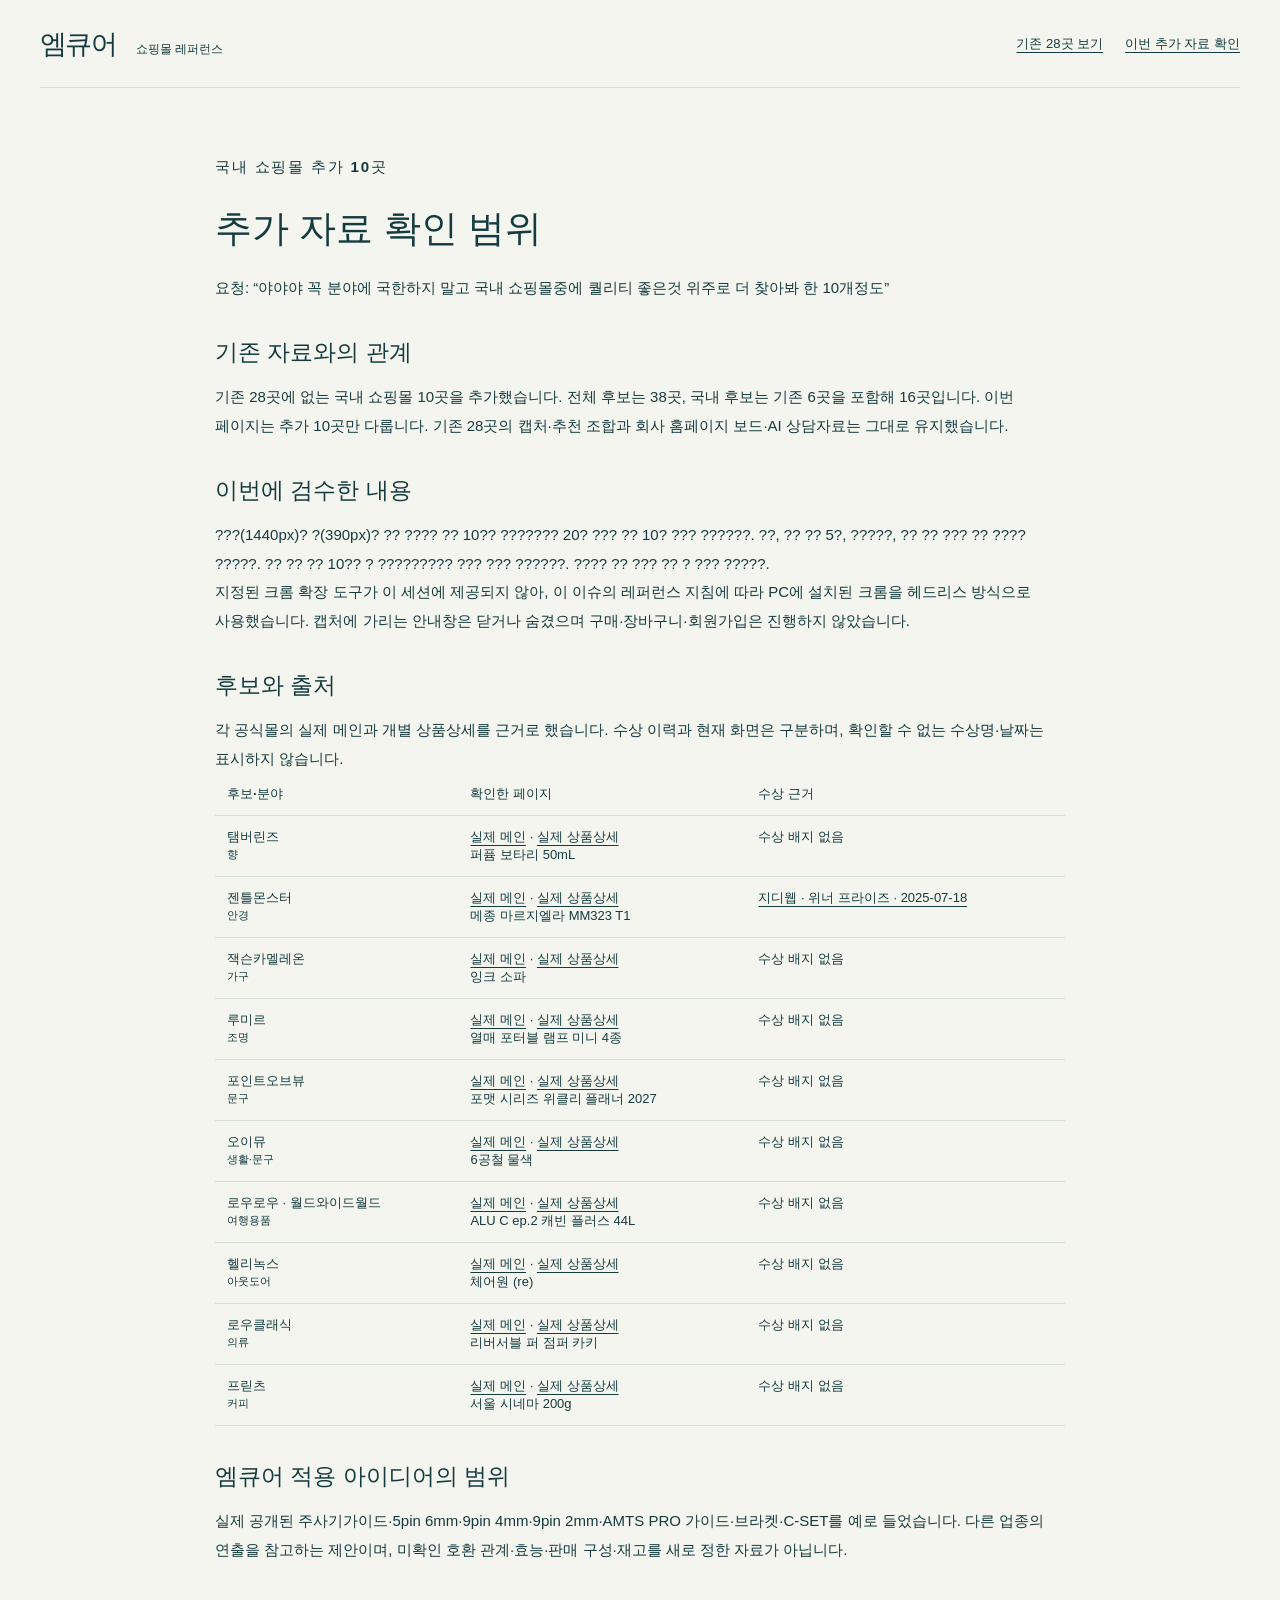
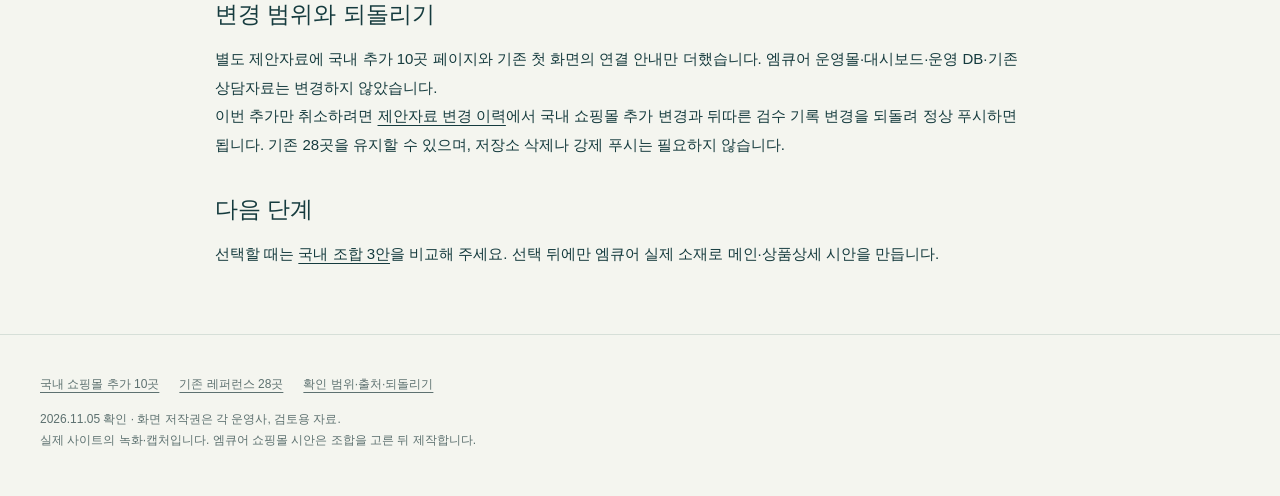
==== korea-verification.html @ e1b87b05 "국내 쇼핑몰 참고 사례 10곳 추가" ====
<!doctype html><html lang="ko"><head><meta charset="utf-8"><meta name="viewport" content="width=device-width,initial-scale=1"><meta name="robots" content="noindex,nofollow"><meta name="description" content="엠큐어 소모품 쇼핑몰의 메인과 상품상세 리뉴얼을 위한 실제 국내 추가 레퍼런스 10곳. 업종을 넓혀 메인·상품상세를 비교합니다."><meta name="theme-color" content="#153b3e"><title>엠큐어 · 국내 추가 10곳 확인 범위</title><link rel="stylesheet" href="style.css"><link rel="stylesheet" href="korea.css"></head><body><header class="top wrap"><a class="wordmark" href="./">엠큐어 <small>쇼핑몰 레퍼런스</small></a><nav class="toplinks" aria-label="관련 제안자료"><a href="./">기존 28곳 보기</a><a href="korea-verification.html">이번 추가 자료 확인</a></nav></header><main class="prose wrap"><p class="eyebrow">국내 쇼핑몰 추가 10곳</p><h1>추가 자료 확인 범위</h1><p>요청: “야야야 꼭 분야에 국한하지 말고 국내 쇼핑몰중에 퀄리티 좋은것 위주로 더 찾아봐 한 10개정도”</p><h2>기존 자료와의 관계</h2><p>기존 28곳에 없는 국내 쇼핑몰 10곳을 추가했습니다. 전체 후보는 38곳, 국내 후보는 기존 6곳을 포함해 16곳입니다. 이번 페이지는 추가 10곳만 다룹니다. 기존 28곳의 캡처·추천 조합과 회사 홈페이지 보드·AI 상담자료는 그대로 유지했습니다.</p><h2>이번에 검수한 내용</h2><p>???(1440px)? ?(390px)? ?? ???? ?? 10?? ??????? 20? ??? ?? 10? ??? ??????. ??, ?? ?? 5?, ?????, ?? ?? ??? ?? ???? ?????. ?? ?? ?? 10?? ? ????????? ??? ??? ??????. ???? ?? ??? ?? ? ??? ?????.</p><p>지정된 크롬 확장 도구가 이 세션에 제공되지 않아, 이 이슈의 레퍼런스 지침에 따라 PC에 설치된 크롬을 헤드리스 방식으로 사용했습니다. 캡처에 가리는 안내창은 닫거나 숨겼으며 구매·장바구니·회원가입은 진행하지 않았습니다.</p><h2>후보와 출처</h2><p>각 공식몰의 실제 메인과 개별 상품상세를 근거로 했습니다. 수상 이력과 현재 화면은 구분하며, 확인할 수 없는 수상명·날짜는 표시하지 않습니다.</p><div class="table-scroll"><table><thead><tr><th>후보·분야</th><th>확인한 페이지</th><th>수상 근거</th></tr></thead><tbody><tr><td>탬버린즈<br><small>향</small></td><td><a href="https://www.tamburins.com/kr/" target="_blank" rel="noopener">실제 메인</a> · <a href="https://www.tamburins.com/kr/item/12001506/" target="_blank" rel="noopener">실제 상품상세</a><br>퍼퓸 보타리 50mL</td><td>수상 배지 없음</td></tr><tr><td>젠틀몬스터<br><small>안경</small></td><td><a href="https://www.gentlemonster.com/kr/ko/" target="_blank" rel="noopener">실제 메인</a> · <a href="https://www.gentlemonster.com/kr/ko/item/S11005290/maisonmargiela-mm323t1" target="_blank" rel="noopener">실제 상품상세</a><br>메종 마르지엘라 MM323 T1</td><td><a href="https://www.gdweb.co.kr/sub/view.asp?Txt_fgbn=5&amp;str_no=25243">지디웹 · 위너 프라이즈 · 2025-07-18</a></td></tr><tr><td>잭슨카멜레온<br><small>가구</small></td><td><a href="https://jacksonchameleon.co.kr/" target="_blank" rel="noopener">실제 메인</a> · <a href="https://jacksonchameleon.co.kr/product/detail.html?product_no=4787" target="_blank" rel="noopener">실제 상품상세</a><br>잉크 소파</td><td>수상 배지 없음</td></tr><tr><td>루미르<br><small>조명</small></td><td><a href="https://lumir.co.kr/" target="_blank" rel="noopener">실제 메인</a> · <a href="https://lumir.co.kr/product/detail.html?product_no=268" target="_blank" rel="noopener">실제 상품상세</a><br>열매 포터블 램프 미니 4종</td><td>수상 배지 없음</td></tr><tr><td>포인트오브뷰<br><small>문구</small></td><td><a href="https://pointofview.kr/" target="_blank" rel="noopener">실제 메인</a> · <a href="https://pointofview.kr/product/detail.html?product_no=9702" target="_blank" rel="noopener">실제 상품상세</a><br>포맷 시리즈 위클리 플래너 2027</td><td>수상 배지 없음</td></tr><tr><td>오이뮤<br><small>생활·문구</small></td><td><a href="https://oimu-seoul.com/" target="_blank" rel="noopener">실제 메인</a> · <a href="https://oimu-seoul.com/product/detail.html?product_no=555" target="_blank" rel="noopener">실제 상품상세</a><br>6공철 물색</td><td>수상 배지 없음</td></tr><tr><td>로우로우 · 월드와이드월드<br><small>여행용품</small></td><td><a href="https://www.worldwideworld.kr/" target="_blank" rel="noopener">실제 메인</a> · <a href="https://www.worldwideworld.kr/product/detail.html?product_no=7548" target="_blank" rel="noopener">실제 상품상세</a><br>ALU C ep.2 캐빈 플러스 44L</td><td>수상 배지 없음</td></tr><tr><td>헬리녹스<br><small>아웃도어</small></td><td><a href="https://www.helinox.co.kr/" target="_blank" rel="noopener">실제 메인</a> · <a href="https://www.helinox.co.kr/shop/shopdetail.html?branduid=3554076" target="_blank" rel="noopener">실제 상품상세</a><br>체어원 (re)</td><td>수상 배지 없음</td></tr><tr><td>로우클래식<br><small>의류</small></td><td><a href="https://lowclassic.com/" target="_blank" rel="noopener">실제 메인</a> · <a href="https://lowclassic.com/product/detail.html?product_no=12307" target="_blank" rel="noopener">실제 상품상세</a><br>리버서블 퍼 점퍼 카키</td><td>수상 배지 없음</td></tr><tr><td>프릳츠<br><small>커피</small></td><td><a href="https://fritz.co.kr/" target="_blank" rel="noopener">실제 메인</a> · <a href="https://fritz.co.kr/product/detail.html?product_no=93" target="_blank" rel="noopener">실제 상품상세</a><br>서울 시네마 200g</td><td>수상 배지 없음</td></tr></tbody></table></div><h2>엠큐어 적용 아이디어의 범위</h2><p>실제 공개된 주사기가이드·5pin 6mm·9pin 4mm·9pin 2mm·AMTS PRO 가이드·브라켓·C-SET를 예로 들었습니다. 다른 업종의 연출을 참고하는 제안이며, 미확인 호환 관계·효능·판매 구성·재고를 새로 정한 자료가 아닙니다.</p><h2>변경 범위와 되돌리기</h2><p>별도 제안자료에 국내 추가 10곳 페이지와 기존 첫 화면의 연결 안내만 더했습니다. 엠큐어 운영몰·대시보드·운영 DB·기존 상담자료는 변경하지 않았습니다.</p><p>이번 추가만 취소하려면 <a href="https://github.com/HONEST-FAMILY/mcure-shop-references/commits/main/">제안자료 변경 이력</a>에서 국내 쇼핑몰 추가 변경과 뒤따른 검수 기록 변경을 되돌려 정상 푸시하면 됩니다. 기존 28곳을 유지할 수 있으며, 저장소 삭제나 강제 푸시는 필요하지 않습니다.</p><h2>다음 단계</h2><p>선택할 때는 <a href="korea.html#directions">국내 조합 3안</a>을 비교해 주세요. 선택 뒤에만 엠큐어 실제 소재로 메인·상품상세 시안을 만듭니다.</p></main><footer><div class="wrap"><nav><a href="korea.html">국내 쇼핑몰 추가 10곳</a><a href="./">기존 레퍼런스 28곳</a><a href="korea-verification.html">확인 범위·출처·되돌리기</a></nav><p>2026.11.05 확인 · 화면 저작권은 각 운영사, 검토용 자료.<br>실제 사이트의 녹화·캡처입니다. 엠큐어 쇼핑몰 시안은 조합을 고른 뒤 제작합니다.</p></div></footer><dialog class="dialog" id="media-dialog"><div class="dialog-head"><h2>실제 화면</h2><button class="dialog-close" type="button">닫기</button></div><div class="dialog-content"></div></dialog><script src="app.js"></script></body></html>
---- style.css ----
@charset "UTF-8";
:root{--ink:#153b3e;--muted:#5d7170;--paper:#f4f5ef;--line:#d6dfd8;--accent:#c5ec70;--white:#fff;--serif:Georgia,serif;font-family:Pretendard,"Noto Sans KR","Malgun Gothic",sans-serif;color:var(--ink);background:var(--paper);font-synthesis:none;scroll-behavior:smooth}
*{box-sizing:border-box}body{margin:0}a{color:inherit;text-underline-offset:4px}button,input{font:inherit}button,a{-webkit-tap-highlight-color:transparent}button{cursor:pointer}img,video{max-width:100%;display:block}button:focus-visible,a:focus-visible,input:focus-visible{outline:3px solid #d67335;outline-offset:4px}h1,h2,h3,p{margin:0}h1,h2,h3{word-break:keep-all}p{line-height:1.75;word-break:keep-all}button{color:inherit}a[target="_blank"]{overflow-wrap:anywhere}[hidden]{display:none!important}.wrap{width:min(1320px,calc(100% - 80px));margin:auto}.top{height:88px;display:flex;align-items:center;justify-content:space-between;border-bottom:1px solid var(--line)}.wordmark{font-weight:800;letter-spacing:-.06em;font-size:27px;text-decoration:none}.wordmark small{font-size:12px;letter-spacing:0;margin-left:14px;font-weight:500}.toplinks{display:flex;gap:22px;font-size:13px}.hero{display:grid;grid-template-columns:1.05fr 1fr;gap:60px;align-items:center;padding:72px 0 76px}.eyebrow{font-size:12px;letter-spacing:.12em;font-weight:700;margin-bottom:22px}.hero h1{font-size:clamp(40px,4.3vw,67px);line-height:1.2;letter-spacing:-.065em}.hero h1 em{font-style:normal;color:#538341}.hero .lead{font-size:17px;color:var(--muted);margin:24px 0 28px;max-width:540px}.hero-meta{display:flex;gap:9px;flex-wrap:wrap;font-size:12px;margin-bottom:26px}.hero-meta span{padding:7px 11px;background:#e3e9df;border-radius:3px}.cta{display:inline-flex;align-items:center;justify-content:center;min-height:48px;padding:12px 22px;border:1px solid var(--ink);background:var(--ink);color:white;text-decoration:none;font-size:14px;border-radius:4px;font-weight:700}.cta.light{background:transparent;color:var(--ink);margin-left:6px}.mosaic{display:grid;grid-template-columns:repeat(3,1fr);gap:10px;transform:rotate(-2deg)}.mosaic figure{margin:0;aspect-ratio:.88;background:white;overflow:hidden;border:1px solid #dfe6df;display:flex;flex-direction:column}.mosaic figure:nth-child(3n+2){transform:translateY(16px)}.mosaic img{height:80%;width:100%;object-fit:contain;padding:12px}.mosaic figcaption{font-size:10px;text-align:center;padding:7px 3px;color:var(--muted)}.section{padding:72px 0;border-top:1px solid var(--line);scroll-margin-top:155px}.section-head{display:flex;gap:30px;justify-content:space-between;align-items:flex-end;margin-bottom:30px}.section-head h2{font-size:32px;letter-spacing:-.045em}.section-head p{max-width:610px;color:var(--muted);font-size:14px}.tiny{font-size:11px;color:var(--muted);line-height:1.6}.strengths{display:grid;grid-template-columns:repeat(5,1fr);gap:16px}.strength{background:#fff;border:1px solid var(--line);padding:14px}.strength img{height:130px;width:100%;object-fit:contain}.strength h3{font-size:15px;margin:14px 0 8px;line-height:1.5}.strength p{font-size:12px;color:var(--muted)}.current{display:grid;grid-template-columns:1.1fr 1fr;gap:36px;align-items:start;margin-top:38px}.current h3{font-size:20px;margin-bottom:16px}.current ul{padding-left:18px;color:var(--muted);font-size:14px;line-height:1.9}.current li{margin-bottom:12px}.current-media{background:#e7ede5;border:1px solid var(--line);padding:14px}.current-shots{display:grid;grid-template-columns:1fr 24%;gap:12px;align-items:start}.current-shots img{width:100%;border:1px solid var(--line);cursor:zoom-in}.current-shots .current-phone{max-height:300px;object-fit:contain;object-position:top}.current-media .tabs{margin:0 0 12px}.devices{display:grid;grid-template-columns:repeat(3,1fr);gap:20px}.device{border-top:2px solid var(--ink);padding-top:18px}.device span{font-family:var(--serif);font-size:32px;color:#829b70}.device h3{font-size:19px;margin:16px 0 12px}.device p{font-size:14px;color:var(--muted)}.navigator{position:sticky;top:0;z-index:10;background:rgba(244,245,239,.97);border-top:1px solid var(--line);border-bottom:1px solid var(--line);backdrop-filter:blur(12px)}.nav-inner{padding:16px 0 13px}.filters{display:flex;align-items:center;gap:10px}.filters label{font-size:12px;white-space:nowrap;font-weight:700}.filters input{width:260px;min-width:0;padding:11px 13px;background:#fff;border:1px solid var(--line);border-radius:4px;font-size:13px}.filters button,.tabs button{border:1px solid var(--line);background:#fff;border-radius:4px;min-height:40px;padding:8px 13px;font-size:12px;white-space:nowrap}.filters button[aria-pressed="true"],.tabs button[aria-selected="true"]{background:var(--ink);color:#fff;border-color:var(--ink)}#result-count{margin-left:auto;font-size:12px;white-space:nowrap}.groupnav{display:flex;gap:24px;overflow:auto;margin-top:14px;padding-bottom:4px;scrollbar-width:thin}.groupnav a{font-size:12px;text-decoration:none;white-space:nowrap}.picks{background:var(--ink);color:white;border-radius:4px;padding:26px 30px;margin-top:36px}.picks h2{font-size:18px;margin-bottom:15px}.picklinks{display:grid;grid-template-columns:repeat(6,1fr);gap:16px}.picklinks a{font-size:13px;text-decoration:none;line-height:1.7}.picklinks small{display:block;color:#bcd0c4;font-size:11px}.group{padding:72px 0 12px;scroll-margin-top:144px}.ghead{display:flex;gap:22px;align-items:start;margin-bottom:27px}.gnum{font-family:var(--serif);font-size:47px;color:#8a9d83;line-height:1}.ghead h2{font-size:29px;letter-spacing:-.04em;margin-bottom:8px}.ghead p{font-size:14px;color:var(--muted)}.cards{display:grid;grid-template-columns:repeat(2,minmax(0,1fr));gap:26px}.ref{background:#fff;border:1px solid var(--line);border-radius:6px;overflow:hidden;scroll-margin-top:148px}.card-top{padding:17px 22px 12px;display:flex;align-items:center;justify-content:space-between;gap:10px}.card-top h3{font-size:21px;letter-spacing:-.04em}.card-top .index{font-family:var(--serif);font-size:13px;color:#8a9d83}.tabs{display:flex;gap:6px;padding:0 22px 12px}.tabs button{min-height:37px;flex:1}.tabs button small{font-size:9px;margin-left:4px;opacity:.7}.panel{position:relative;background:#e8ece6;padding:16px 16px 12px}.media-stage{display:grid;grid-template-columns:minmax(0,1fr) 20%;gap:10px;align-items:start;min-height:230px}.desktop{border:1px solid #cfd8d0;border-radius:3px;overflow:hidden;background:#fff;aspect-ratio:1.6}.desktop>img,.desktop>video{width:100%;height:100%;object-fit:contain}.phone{border:3px solid #183a3b;border-radius:10px;overflow:hidden;cursor:zoom-in;box-shadow:0 6px 12px #173c3a20}.media-controls{display:flex;gap:9px;margin-top:10px;align-items:center}.media-controls button{border:1px solid #c8d3c7;background:#f7faf4;font-size:11px;padding:7px 10px;border-radius:3px;min-height:34px}.media-controls span{margin-left:auto;font-size:10px;color:var(--muted)}.body{padding:20px 22px 23px}.badges{display:flex;gap:5px;flex-wrap:wrap;margin-bottom:12px}.badge{font-size:10px;padding:5px 7px;background:#eef2e8;color:#4b6551;text-decoration:none;line-height:1.4}.badge.pick{background:var(--accent);color:var(--ink);font-weight:700}.meta{font-size:11px;color:var(--muted);margin-bottom:13px}.wow{font-size:14px;margin-bottom:15px}.wow b,.map b{display:block;font-size:11px;letter-spacing:.03em;margin-bottom:4px}.map{font-size:13px;padding:14px;background:#f1f4ed;color:#3f5e52;border-left:2px solid #83a65a}.links{display:flex;gap:7px;margin-top:17px}.links a{flex:1;text-decoration:none;border:1px solid #d4ddd4;font-size:12px;padding:11px 8px;min-height:41px;text-align:center;border-radius:3px}.links a:hover{background:var(--paper)}.award-note{font-size:11px;color:var(--muted);margin-top:26px;line-height:1.8}.regional{display:grid;grid-template-columns:1fr 1fr;gap:22px}.regional article{background:#e9eee5;border:1px solid var(--line);padding:22px}.regional h3{font-size:20px;margin-bottom:12px}.regional p{font-size:14px;color:var(--muted);margin-bottom:15px}.regional a{font-size:12px}.directions{display:grid;grid-template-columns:repeat(3,1fr);gap:20px}.direction{border:1px solid var(--line);padding:26px;background:#fff}.direction.recommended{background:var(--ink);color:#fff;border-color:var(--ink)}.direction .kicker{font-size:12px;line-height:1.6}.direction h3{font-size:24px;margin:14px 0 18px;line-height:1.4}.direction p{font-size:14px;margin-bottom:14px}.direction .mix{font-size:12px;line-height:2;color:var(--muted);border-top:1px solid var(--line);padding-top:16px}.direction.recommended .mix{color:#cfdfd0;border-color:#577775}.direction .role{font-size:11px;color:#7c907b}.direction.recommended .role{color:#b4cfb0}.next{background:#e1ecce;border:1px solid #bcccae;padding:32px;margin-top:26px;display:grid;grid-template-columns:1fr 1.2fr;gap:30px}.next h3{font-size:23px}.next p{font-size:14px;color:#435d46}.scope{display:grid;grid-template-columns:repeat(2,1fr);gap:24px;margin-top:24px;font-size:13px}.scope h3{font-size:14px;margin-bottom:8px}.scope ul{padding-left:18px;line-height:1.9;color:var(--muted)}footer{padding:38px 0 45px;font-size:12px;line-height:1.9;color:var(--muted);border-top:1px solid var(--line)}footer nav{display:flex;gap:20px;flex-wrap:wrap;margin-bottom:14px}.dialog{width:min(1200px,94vw);max-height:94dvh;border:1px solid var(--line);padding:16px;background:var(--paper);border-radius:6px}.dialog::backdrop{background:#102c2de8}.dialog-head{display:flex;justify-content:space-between;gap:15px;align-items:center;margin-bottom:12px}.dialog-head h2{font-size:17px}.dialog-close{background:var(--ink);color:white;border:0;padding:12px 17px;border-radius:3px}.dialog-content img,.dialog-content video{margin:auto;max-height:78dvh;object-fit:contain}.prose{max-width:850px;padding:65px 0}.prose h1{font-size:37px;margin-bottom:20px}.prose h2{font-size:23px;margin:35px 0 15px}.prose p,.prose li{font-size:15px;line-height:1.9}.prose table{border-collapse:collapse;width:100%;font-size:13px}.prose td,.prose th{text-align:left;border-bottom:1px solid var(--line);padding:12px;vertical-align:top}.empty{padding:50px;text-align:center}.table-scroll{overflow:auto}.caption{font-size:11px;color:var(--muted);margin-top:10px}
@media(max-width:1000px){.wrap{width:calc(100% - 48px)}.hero{gap:30px}.hero h1{font-size:47px}.strengths{grid-template-columns:repeat(3,1fr)}.picklinks{grid-template-columns:repeat(3,1fr)}.media-stage{min-height:180px}.directions{gap:12px}.direction{padding:20px}.filters input{width:180px}.filters button{font-size:11px;padding:8px 10px}}
@media(max-width:700px){.wrap{width:calc(100% - 36px)}.top{height:auto;min-height:85px;align-items:flex-start;flex-direction:column;padding:17px 0 14px;gap:12px}.wordmark{font-size:24px}.wordmark small{font-size:11px}.toplinks{font-size:11px;gap:18px}.hero{grid-template-columns:1fr;gap:38px;padding:40px 0 45px}.eyebrow{font-size:10px;margin-bottom:18px}.hero h1{font-size:43px}.hero .lead{font-size:14px;margin:20px 0}.hero-meta{font-size:10px;gap:6px;margin-bottom:22px}.hero-meta span{padding:6px 8px}.cta{min-height:45px;padding:10px 15px;font-size:12px}.mosaic{gap:7px;max-width:400px;margin:0 10px 10px}.mosaic figure{aspect-ratio:1}.mosaic img{padding:6px}.mosaic figcaption{font-size:8px;padding:5px 2px}.section{padding:42px 0;scroll-margin-top:160px}.section-head{display:block;margin-bottom:24px}.section-head h2{font-size:26px;margin-bottom:14px}.section-head p{font-size:13px}.strengths{grid-template-columns:repeat(2,1fr);gap:10px}.strength{padding:12px}.strength:last-child{grid-column:1 / -1;display:grid;grid-template-columns:100px 1fr;gap:14px;align-items:center}.strength:last-child img{grid-row:1 / 3;height:100px}.strength:last-child h3{margin:0}.strength:last-child p{grid-column:2}.strength img{height:105px}.strength h3{font-size:14px}.strength p{font-size:11px}.current{grid-template-columns:1fr;gap:23px;margin-top:27px}.current h3{font-size:18px}.current ul{font-size:13px}.current-media{padding:10px}.devices{grid-template-columns:1fr;gap:23px}.device{display:grid;grid-template-columns:35px 1fr;gap:8px 12px}.device h3{margin:0;font-size:18px}.device span{grid-row:1 / 3;font-size:27px}.device p{font-size:13px;grid-column:2}.nav-inner{padding:11px 0 9px}.filters{gap:6px;flex-wrap:wrap}.filters label{display:none}.filters input{width:calc(100% - 103px);height:38px;font-size:12px}.filters button{min-height:36px;font-size:10px}.filters #picks-only{width:97px}.filters #motion-toggle{font-size:10px}.filters #result-count{font-size:10px}.groupnav{gap:18px;margin-top:12px}.groupnav a{font-size:11px}.picks{padding:22px 19px;margin-top:24px}.picks h2{font-size:17px}.picklinks{grid-template-columns:repeat(2,1fr);gap:16px}.picklinks a{font-size:12px}.picklinks small{font-size:10px}.group{padding-top:42px;scroll-margin-top:160px}.ghead{gap:14px;margin-bottom:20px}.gnum{font-size:36px}.ghead h2{font-size:24px}.ghead p{font-size:12px}.cards{grid-template-columns:1fr;gap:20px}.card-top{padding:16px 16px 11px}.card-top h3{font-size:20px}.tabs{padding:0 16px 11px}.tabs button{font-size:11px}.panel{padding:11px}.media-stage{min-height:163px;gap:7px}.phone{border-width:2px;border-radius:6px}.body{padding:18px 16px}.wow{font-size:13px}.map{font-size:12px}.badge{font-size:9px}.links a{font-size:11px;min-height:43px}.regional,.directions{grid-template-columns:1fr;gap:15px}.regional article{padding:20px}.direction{padding:24px}.direction h3{font-size:23px}.next{grid-template-columns:1fr;padding:24px;gap:16px}.next h3{font-size:21px}.next p{font-size:13px}.scope{grid-template-columns:1fr;gap:12px}.scope ul{font-size:12px}.prose{padding:35px 0}.prose h1{font-size:29px}.prose p,.prose li{font-size:13px}.dialog{width:96vw;padding:12px}.dialog-head h2{font-size:13px}.dialog-close{font-size:12px;padding:10px 14px}}
@media(prefers-reduced-motion:reduce){:root{scroll-behavior:auto}*{animation:none!important;transition:none!important}}
---- korea.css ----
@charset "UTF-8";
.extra-hero{gap:44px}.extra-hero h1{font-size:clamp(39px,4vw,60px)}.hero-caption{font-size:11px;color:var(--muted);margin-top:18px}.extra-mosaic{display:grid;grid-template-columns:1fr 1fr;gap:14px;transform:rotate(-2deg)}.extra-mosaic a{text-decoration:none;background:#fff;border:1px solid var(--line);overflow:hidden}.extra-mosaic a:nth-child(even){transform:translateY(22px)}.extra-mosaic img{aspect-ratio:1.6;object-fit:cover;width:100%}.extra-mosaic span{display:block;padding:11px 12px;font-size:12px;font-weight:700}.extra-mosaic small{font-size:10px;color:var(--muted);font-weight:400;margin-left:5px}.page-notes{margin:0 0 18px;display:grid;gap:12px;font-size:12px;line-height:1.7}.page-notes dt{font-size:10px;font-weight:700;color:var(--muted);margin-bottom:3px}.page-notes dd{margin:0}.extra-entry{display:flex;align-items:center;justify-content:space-between;gap:24px;margin-top:26px}.extra-entry h2{margin-bottom:7px}.extra-entry p{font-size:13px;color:#cfdfd0}.extra-entry .cta{background:var(--accent);color:var(--ink);white-space:nowrap}.extra-hero~.wrap .picklinks{grid-template-columns:repeat(5,1fr)}
@media(max-width:700px){.extra-hero{gap:32px}.extra-hero h1{font-size:39px}.extra-mosaic{gap:10px;margin:0 3px 22px}.extra-mosaic span{font-size:10px;padding:9px}.extra-mosaic small{display:block;margin:3px 0 0;font-size:9px}.extra-entry{display:block;padding:20px}.extra-entry h2{font-size:18px}.extra-entry p{font-size:12px;margin-bottom:15px}.extra-entry .cta{width:100%}.extra-hero~.wrap .picklinks{grid-template-columns:repeat(2,1fr)}}
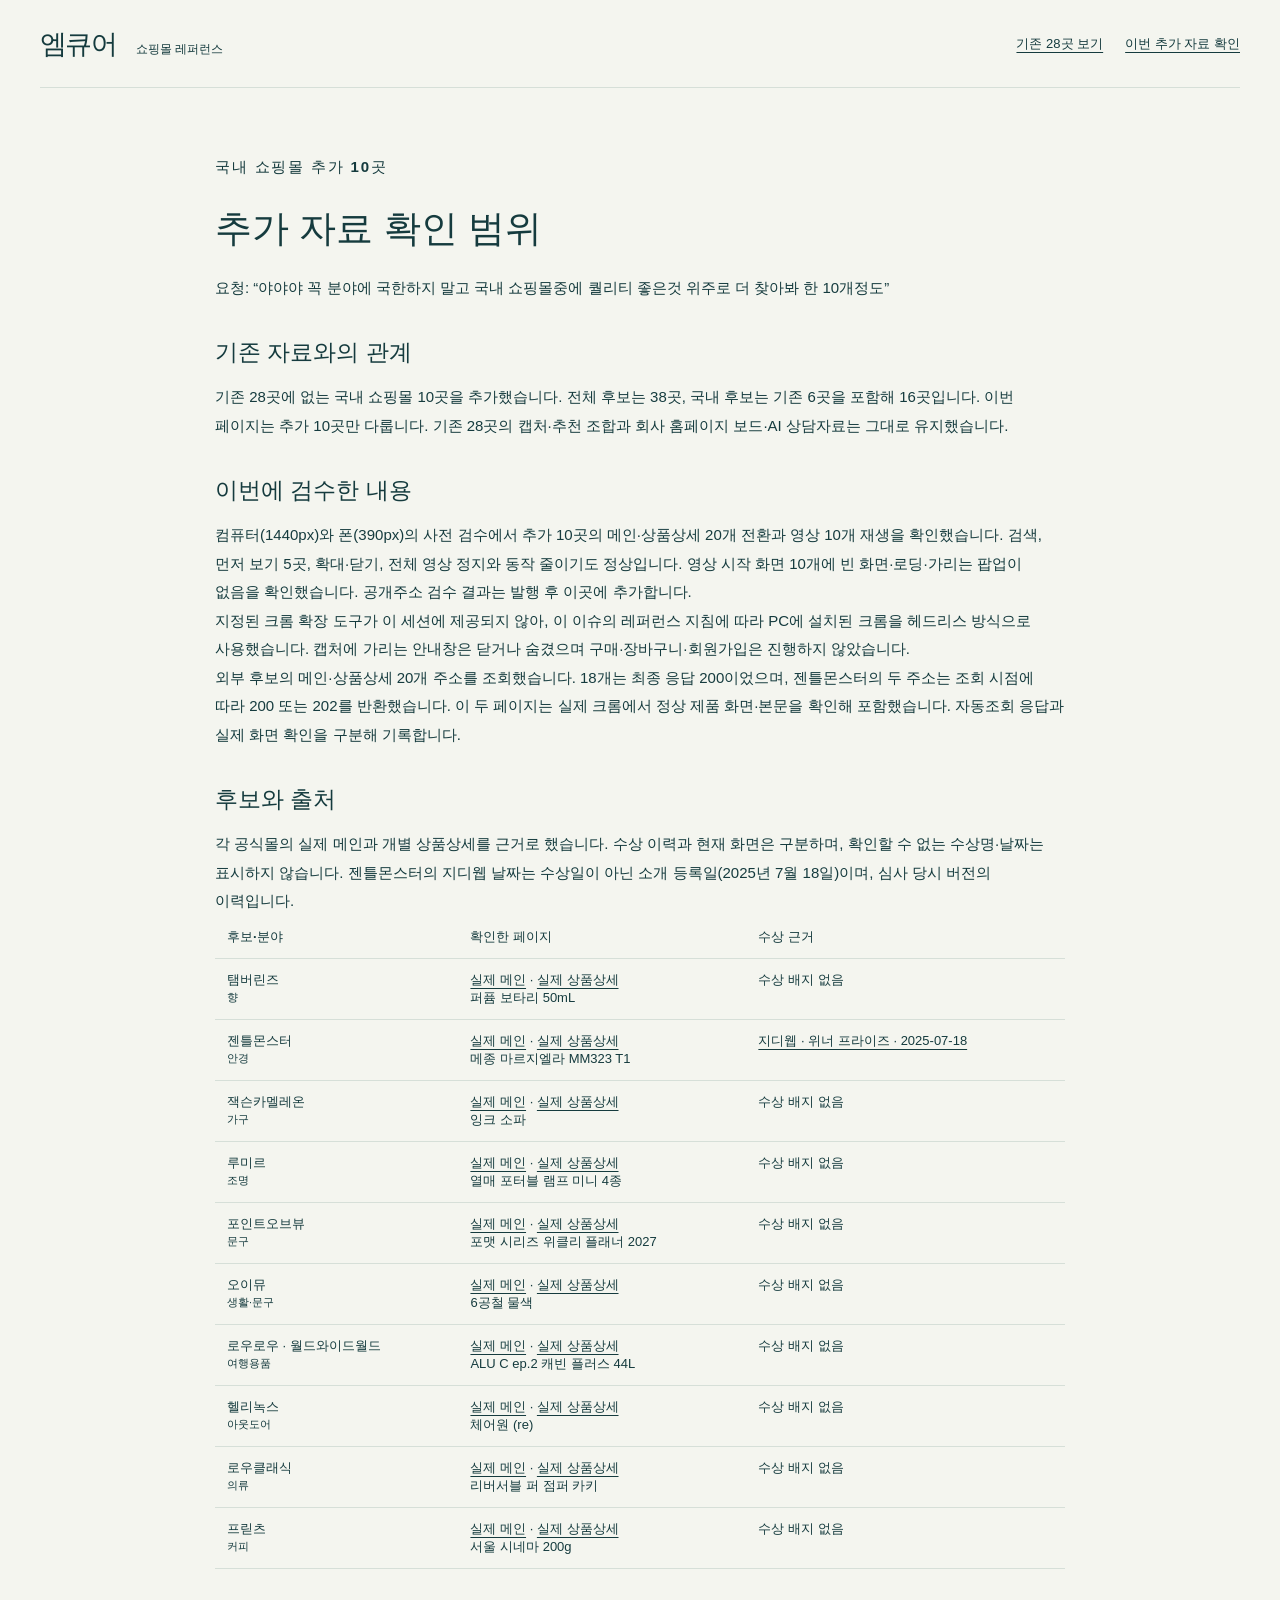
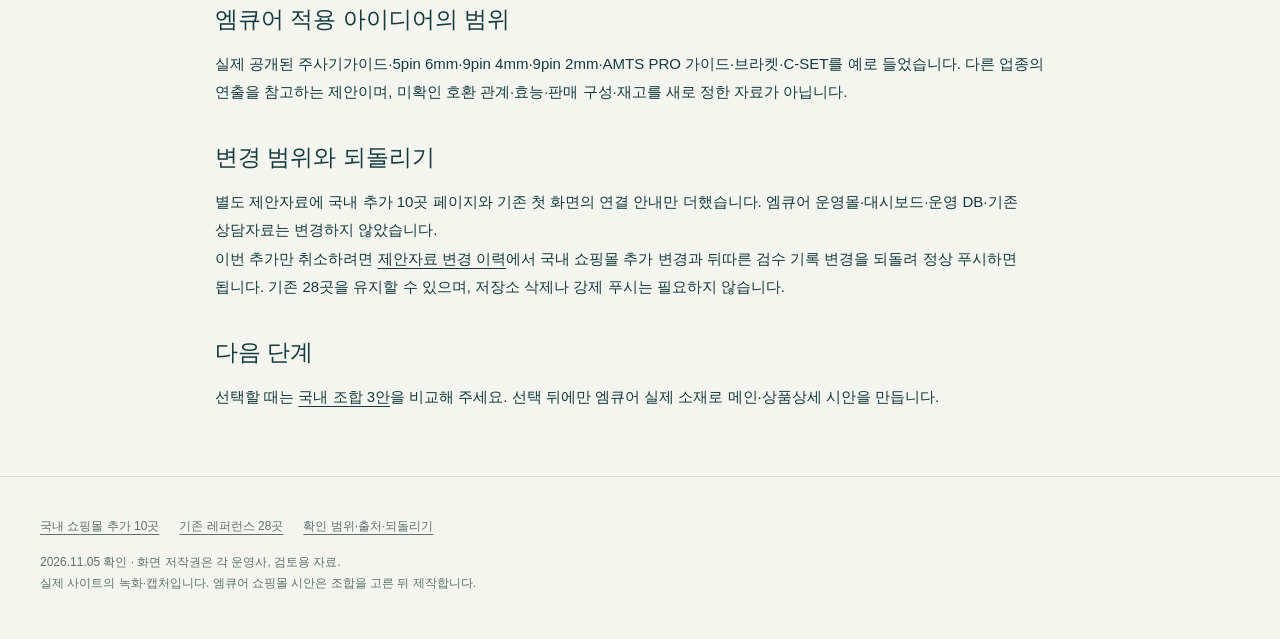
==== commit 002daf60: "국내 참고자료 안내와 검수 문구 정리" ====
--- a/korea-verification.html
+++ b/korea-verification.html
@@ -1 +1 @@
-<!doctype html><html lang="ko"><head><meta charset="utf-8"><meta name="viewport" content="width=device-width,initial-scale=1"><meta name="robots" content="noindex,nofollow"><meta name="description" content="엠큐어 소모품 쇼핑몰의 메인과 상품상세 리뉴얼을 위한 실제 국내 추가 레퍼런스 10곳. 업종을 넓혀 메인·상품상세를 비교합니다."><meta name="theme-color" content="#153b3e"><title>엠큐어 · 국내 추가 10곳 확인 범위</title><link rel="stylesheet" href="style.css"><link rel="stylesheet" href="korea.css"></head><body><header class="top wrap"><a class="wordmark" href="./">엠큐어 <small>쇼핑몰 레퍼런스</small></a><nav class="toplinks" aria-label="관련 제안자료"><a href="./">기존 28곳 보기</a><a href="korea-verification.html">이번 추가 자료 확인</a></nav></header><main class="prose wrap"><p class="eyebrow">국내 쇼핑몰 추가 10곳</p><h1>추가 자료 확인 범위</h1><p>요청: “야야야 꼭 분야에 국한하지 말고 국내 쇼핑몰중에 퀄리티 좋은것 위주로 더 찾아봐 한 10개정도”</p><h2>기존 자료와의 관계</h2><p>기존 28곳에 없는 국내 쇼핑몰 10곳을 추가했습니다. 전체 후보는 38곳, 국내 후보는 기존 6곳을 포함해 16곳입니다. 이번 페이지는 추가 10곳만 다룹니다. 기존 28곳의 캡처·추천 조합과 회사 홈페이지 보드·AI 상담자료는 그대로 유지했습니다.</p><h2>이번에 검수한 내용</h2><p>???(1440px)? ?(390px)? ?? ???? ?? 10?? ??????? 20? ??? ?? 10? ??? ??????. ??, ?? ?? 5?, ?????, ?? ?? ??? ?? ???? ?????. ?? ?? ?? 10?? ? ????????? ??? ??? ??????. ???? ?? ??? ?? ? ??? ?????.</p><p>지정된 크롬 확장 도구가 이 세션에 제공되지 않아, 이 이슈의 레퍼런스 지침에 따라 PC에 설치된 크롬을 헤드리스 방식으로 사용했습니다. 캡처에 가리는 안내창은 닫거나 숨겼으며 구매·장바구니·회원가입은 진행하지 않았습니다.</p><h2>후보와 출처</h2><p>각 공식몰의 실제 메인과 개별 상품상세를 근거로 했습니다. 수상 이력과 현재 화면은 구분하며, 확인할 수 없는 수상명·날짜는 표시하지 않습니다.</p><div class="table-scroll"><table><thead><tr><th>후보·분야</th><th>확인한 페이지</th><th>수상 근거</th></tr></thead><tbody><tr><td>탬버린즈<br><small>향</small></td><td><a href="https://www.tamburins.com/kr/" target="_blank" rel="noopener">실제 메인</a> · <a href="https://www.tamburins.com/kr/item/12001506/" target="_blank" rel="noopener">실제 상품상세</a><br>퍼퓸 보타리 50mL</td><td>수상 배지 없음</td></tr><tr><td>젠틀몬스터<br><small>안경</small></td><td><a href="https://www.gentlemonster.com/kr/ko/" target="_blank" rel="noopener">실제 메인</a> · <a href="https://www.gentlemonster.com/kr/ko/item/S11005290/maisonmargiela-mm323t1" target="_blank" rel="noopener">실제 상품상세</a><br>메종 마르지엘라 MM323 T1</td><td><a href="https://www.gdweb.co.kr/sub/view.asp?Txt_fgbn=5&amp;str_no=25243">지디웹 · 위너 프라이즈 · 2025-07-18</a></td></tr><tr><td>잭슨카멜레온<br><small>가구</small></td><td><a href="https://jacksonchameleon.co.kr/" target="_blank" rel="noopener">실제 메인</a> · <a href="https://jacksonchameleon.co.kr/product/detail.html?product_no=4787" target="_blank" rel="noopener">실제 상품상세</a><br>잉크 소파</td><td>수상 배지 없음</td></tr><tr><td>루미르<br><small>조명</small></td><td><a href="https://lumir.co.kr/" target="_blank" rel="noopener">실제 메인</a> · <a href="https://lumir.co.kr/product/detail.html?product_no=268" target="_blank" rel="noopener">실제 상품상세</a><br>열매 포터블 램프 미니 4종</td><td>수상 배지 없음</td></tr><tr><td>포인트오브뷰<br><small>문구</small></td><td><a href="https://pointofview.kr/" target="_blank" rel="noopener">실제 메인</a> · <a href="https://pointofview.kr/product/detail.html?product_no=9702" target="_blank" rel="noopener">실제 상품상세</a><br>포맷 시리즈 위클리 플래너 2027</td><td>수상 배지 없음</td></tr><tr><td>오이뮤<br><small>생활·문구</small></td><td><a href="https://oimu-seoul.com/" target="_blank" rel="noopener">실제 메인</a> · <a href="https://oimu-seoul.com/product/detail.html?product_no=555" target="_blank" rel="noopener">실제 상품상세</a><br>6공철 물색</td><td>수상 배지 없음</td></tr><tr><td>로우로우 · 월드와이드월드<br><small>여행용품</small></td><td><a href="https://www.worldwideworld.kr/" target="_blank" rel="noopener">실제 메인</a> · <a href="https://www.worldwideworld.kr/product/detail.html?product_no=7548" target="_blank" rel="noopener">실제 상품상세</a><br>ALU C ep.2 캐빈 플러스 44L</td><td>수상 배지 없음</td></tr><tr><td>헬리녹스<br><small>아웃도어</small></td><td><a href="https://www.helinox.co.kr/" target="_blank" rel="noopener">실제 메인</a> · <a href="https://www.helinox.co.kr/shop/shopdetail.html?branduid=3554076" target="_blank" rel="noopener">실제 상품상세</a><br>체어원 (re)</td><td>수상 배지 없음</td></tr><tr><td>로우클래식<br><small>의류</small></td><td><a href="https://lowclassic.com/" target="_blank" rel="noopener">실제 메인</a> · <a href="https://lowclassic.com/product/detail.html?product_no=12307" target="_blank" rel="noopener">실제 상품상세</a><br>리버서블 퍼 점퍼 카키</td><td>수상 배지 없음</td></tr><tr><td>프릳츠<br><small>커피</small></td><td><a href="https://fritz.co.kr/" target="_blank" rel="noopener">실제 메인</a> · <a href="https://fritz.co.kr/product/detail.html?product_no=93" target="_blank" rel="noopener">실제 상품상세</a><br>서울 시네마 200g</td><td>수상 배지 없음</td></tr></tbody></table></div><h2>엠큐어 적용 아이디어의 범위</h2><p>실제 공개된 주사기가이드·5pin 6mm·9pin 4mm·9pin 2mm·AMTS PRO 가이드·브라켓·C-SET를 예로 들었습니다. 다른 업종의 연출을 참고하는 제안이며, 미확인 호환 관계·효능·판매 구성·재고를 새로 정한 자료가 아닙니다.</p><h2>변경 범위와 되돌리기</h2><p>별도 제안자료에 국내 추가 10곳 페이지와 기존 첫 화면의 연결 안내만 더했습니다. 엠큐어 운영몰·대시보드·운영 DB·기존 상담자료는 변경하지 않았습니다.</p><p>이번 추가만 취소하려면 <a href="https://github.com/HONEST-FAMILY/mcure-shop-references/commits/main/">제안자료 변경 이력</a>에서 국내 쇼핑몰 추가 변경과 뒤따른 검수 기록 변경을 되돌려 정상 푸시하면 됩니다. 기존 28곳을 유지할 수 있으며, 저장소 삭제나 강제 푸시는 필요하지 않습니다.</p><h2>다음 단계</h2><p>선택할 때는 <a href="korea.html#directions">국내 조합 3안</a>을 비교해 주세요. 선택 뒤에만 엠큐어 실제 소재로 메인·상품상세 시안을 만듭니다.</p></main><footer><div class="wrap"><nav><a href="korea.html">국내 쇼핑몰 추가 10곳</a><a href="./">기존 레퍼런스 28곳</a><a href="korea-verification.html">확인 범위·출처·되돌리기</a></nav><p>2026.11.05 확인 · 화면 저작권은 각 운영사, 검토용 자료.<br>실제 사이트의 녹화·캡처입니다. 엠큐어 쇼핑몰 시안은 조합을 고른 뒤 제작합니다.</p></div></footer><dialog class="dialog" id="media-dialog"><div class="dialog-head"><h2>실제 화면</h2><button class="dialog-close" type="button">닫기</button></div><div class="dialog-content"></div></dialog><script src="app.js"></script></body></html>+<!doctype html><html lang="ko"><head><meta charset="utf-8"><meta name="viewport" content="width=device-width,initial-scale=1"><meta name="robots" content="noindex,nofollow"><meta name="description" content="엠큐어 소모품 쇼핑몰의 메인과 상품상세 리뉴얼을 위한 실제 국내 추가 레퍼런스 10곳. 업종을 넓혀 메인·상품상세를 비교합니다."><meta name="theme-color" content="#153b3e"><title>엠큐어 · 국내 추가 10곳 확인 범위</title><link rel="stylesheet" href="style.css"><link rel="stylesheet" href="korea.css"></head><body><header class="top wrap"><a class="wordmark" href="./">엠큐어 <small>쇼핑몰 레퍼런스</small></a><nav class="toplinks" aria-label="관련 제안자료"><a href="./">기존 28곳 보기</a><a href="korea-verification.html">이번 추가 자료 확인</a></nav></header><main class="prose wrap"><p class="eyebrow">국내 쇼핑몰 추가 10곳</p><h1>추가 자료 확인 범위</h1><p>요청: “야야야 꼭 분야에 국한하지 말고 국내 쇼핑몰중에 퀄리티 좋은것 위주로 더 찾아봐 한 10개정도”</p><h2>기존 자료와의 관계</h2><p>기존 28곳에 없는 국내 쇼핑몰 10곳을 추가했습니다. 전체 후보는 38곳, 국내 후보는 기존 6곳을 포함해 16곳입니다. 이번 페이지는 추가 10곳만 다룹니다. 기존 28곳의 캡처·추천 조합과 회사 홈페이지 보드·AI 상담자료는 그대로 유지했습니다.</p><h2>이번에 검수한 내용</h2><p>컴퓨터(1440px)와 폰(390px)의 사전 검수에서 추가 10곳의 메인·상품상세 20개 전환과 영상 10개 재생을 확인했습니다. 검색, 먼저 보기 5곳, 확대·닫기, 전체 영상 정지와 동작 줄이기도 정상입니다. 영상 시작 화면 10개에 빈 화면·로딩·가리는 팝업이 없음을 확인했습니다. 공개주소 검수 결과는 발행 후 이곳에 추가합니다.</p><p>지정된 크롬 확장 도구가 이 세션에 제공되지 않아, 이 이슈의 레퍼런스 지침에 따라 PC에 설치된 크롬을 헤드리스 방식으로 사용했습니다. 캡처에 가리는 안내창은 닫거나 숨겼으며 구매·장바구니·회원가입은 진행하지 않았습니다.</p><p>외부 후보의 메인·상품상세 20개 주소를 조회했습니다. 18개는 최종 응답 200이었으며, 젠틀몬스터의 두 주소는 조회 시점에 따라 200 또는 202를 반환했습니다. 이 두 페이지는 실제 크롬에서 정상 제품 화면·본문을 확인해 포함했습니다. 자동조회 응답과 실제 화면 확인을 구분해 기록합니다.</p><h2>후보와 출처</h2><p>각 공식몰의 실제 메인과 개별 상품상세를 근거로 했습니다. 수상 이력과 현재 화면은 구분하며, 확인할 수 없는 수상명·날짜는 표시하지 않습니다. 젠틀몬스터의 지디웹 날짜는 수상일이 아닌 소개 등록일(2025년 7월 18일)이며, 심사 당시 버전의 이력입니다.</p><div class="table-scroll"><table><thead><tr><th>후보·분야</th><th>확인한 페이지</th><th>수상 근거</th></tr></thead><tbody><tr><td>탬버린즈<br><small>향</small></td><td><a href="https://www.tamburins.com/kr/" target="_blank" rel="noopener">실제 메인</a> · <a href="https://www.tamburins.com/kr/item/12001506/" target="_blank" rel="noopener">실제 상품상세</a><br>퍼퓸 보타리 50mL</td><td>수상 배지 없음</td></tr><tr><td>젠틀몬스터<br><small>안경</small></td><td><a href="https://www.gentlemonster.com/kr/ko/" target="_blank" rel="noopener">실제 메인</a> · <a href="https://www.gentlemonster.com/kr/ko/item/S11005290/maisonmargiela-mm323t1" target="_blank" rel="noopener">실제 상품상세</a><br>메종 마르지엘라 MM323 T1</td><td><a href="https://www.gdweb.co.kr/sub/view.asp?Txt_fgbn=5&amp;str_no=25243">지디웹 · 위너 프라이즈 · 2025-07-18</a></td></tr><tr><td>잭슨카멜레온<br><small>가구</small></td><td><a href="https://jacksonchameleon.co.kr/" target="_blank" rel="noopener">실제 메인</a> · <a href="https://jacksonchameleon.co.kr/product/detail.html?product_no=4787" target="_blank" rel="noopener">실제 상품상세</a><br>잉크 소파</td><td>수상 배지 없음</td></tr><tr><td>루미르<br><small>조명</small></td><td><a href="https://lumir.co.kr/" target="_blank" rel="noopener">실제 메인</a> · <a href="https://lumir.co.kr/product/detail.html?product_no=268" target="_blank" rel="noopener">실제 상품상세</a><br>열매 포터블 램프 미니 4종</td><td>수상 배지 없음</td></tr><tr><td>포인트오브뷰<br><small>문구</small></td><td><a href="https://pointofview.kr/" target="_blank" rel="noopener">실제 메인</a> · <a href="https://pointofview.kr/product/detail.html?product_no=9702" target="_blank" rel="noopener">실제 상품상세</a><br>포맷 시리즈 위클리 플래너 2027</td><td>수상 배지 없음</td></tr><tr><td>오이뮤<br><small>생활·문구</small></td><td><a href="https://oimu-seoul.com/" target="_blank" rel="noopener">실제 메인</a> · <a href="https://oimu-seoul.com/product/detail.html?product_no=555" target="_blank" rel="noopener">실제 상품상세</a><br>6공철 물색</td><td>수상 배지 없음</td></tr><tr><td>로우로우 · 월드와이드월드<br><small>여행용품</small></td><td><a href="https://www.worldwideworld.kr/" target="_blank" rel="noopener">실제 메인</a> · <a href="https://www.worldwideworld.kr/product/detail.html?product_no=7548" target="_blank" rel="noopener">실제 상품상세</a><br>ALU C ep.2 캐빈 플러스 44L</td><td>수상 배지 없음</td></tr><tr><td>헬리녹스<br><small>아웃도어</small></td><td><a href="https://www.helinox.co.kr/" target="_blank" rel="noopener">실제 메인</a> · <a href="https://www.helinox.co.kr/shop/shopdetail.html?branduid=3554076" target="_blank" rel="noopener">실제 상품상세</a><br>체어원 (re)</td><td>수상 배지 없음</td></tr><tr><td>로우클래식<br><small>의류</small></td><td><a href="https://lowclassic.com/" target="_blank" rel="noopener">실제 메인</a> · <a href="https://lowclassic.com/product/detail.html?product_no=12307" target="_blank" rel="noopener">실제 상품상세</a><br>리버서블 퍼 점퍼 카키</td><td>수상 배지 없음</td></tr><tr><td>프릳츠<br><small>커피</small></td><td><a href="https://fritz.co.kr/" target="_blank" rel="noopener">실제 메인</a> · <a href="https://fritz.co.kr/product/detail.html?product_no=93" target="_blank" rel="noopener">실제 상품상세</a><br>서울 시네마 200g</td><td>수상 배지 없음</td></tr></tbody></table></div><h2>엠큐어 적용 아이디어의 범위</h2><p>실제 공개된 주사기가이드·5pin 6mm·9pin 4mm·9pin 2mm·AMTS PRO 가이드·브라켓·C-SET를 예로 들었습니다. 다른 업종의 연출을 참고하는 제안이며, 미확인 호환 관계·효능·판매 구성·재고를 새로 정한 자료가 아닙니다.</p><h2>변경 범위와 되돌리기</h2><p>별도 제안자료에 국내 추가 10곳 페이지와 기존 첫 화면의 연결 안내만 더했습니다. 엠큐어 운영몰·대시보드·운영 DB·기존 상담자료는 변경하지 않았습니다.</p><p>이번 추가만 취소하려면 <a href="https://github.com/HONEST-FAMILY/mcure-shop-references/commits/main/">제안자료 변경 이력</a>에서 국내 쇼핑몰 추가 변경과 뒤따른 검수 기록 변경을 되돌려 정상 푸시하면 됩니다. 기존 28곳을 유지할 수 있으며, 저장소 삭제나 강제 푸시는 필요하지 않습니다.</p><h2>다음 단계</h2><p>선택할 때는 <a href="korea.html#directions">국내 조합 3안</a>을 비교해 주세요. 선택 뒤에만 엠큐어 실제 소재로 메인·상품상세 시안을 만듭니다.</p></main><footer><div class="wrap"><nav><a href="korea.html">국내 쇼핑몰 추가 10곳</a><a href="./">기존 레퍼런스 28곳</a><a href="korea-verification.html">확인 범위·출처·되돌리기</a></nav><p>2026.11.05 확인 · 화면 저작권은 각 운영사, 검토용 자료.<br>실제 사이트의 녹화·캡처입니다. 엠큐어 쇼핑몰 시안은 조합을 고른 뒤 제작합니다.</p></div></footer><dialog class="dialog" id="media-dialog"><div class="dialog-head"><h2>실제 화면</h2><button class="dialog-close" type="button">닫기</button></div><div class="dialog-content"></div></dialog><script src="app.js"></script></body></html>
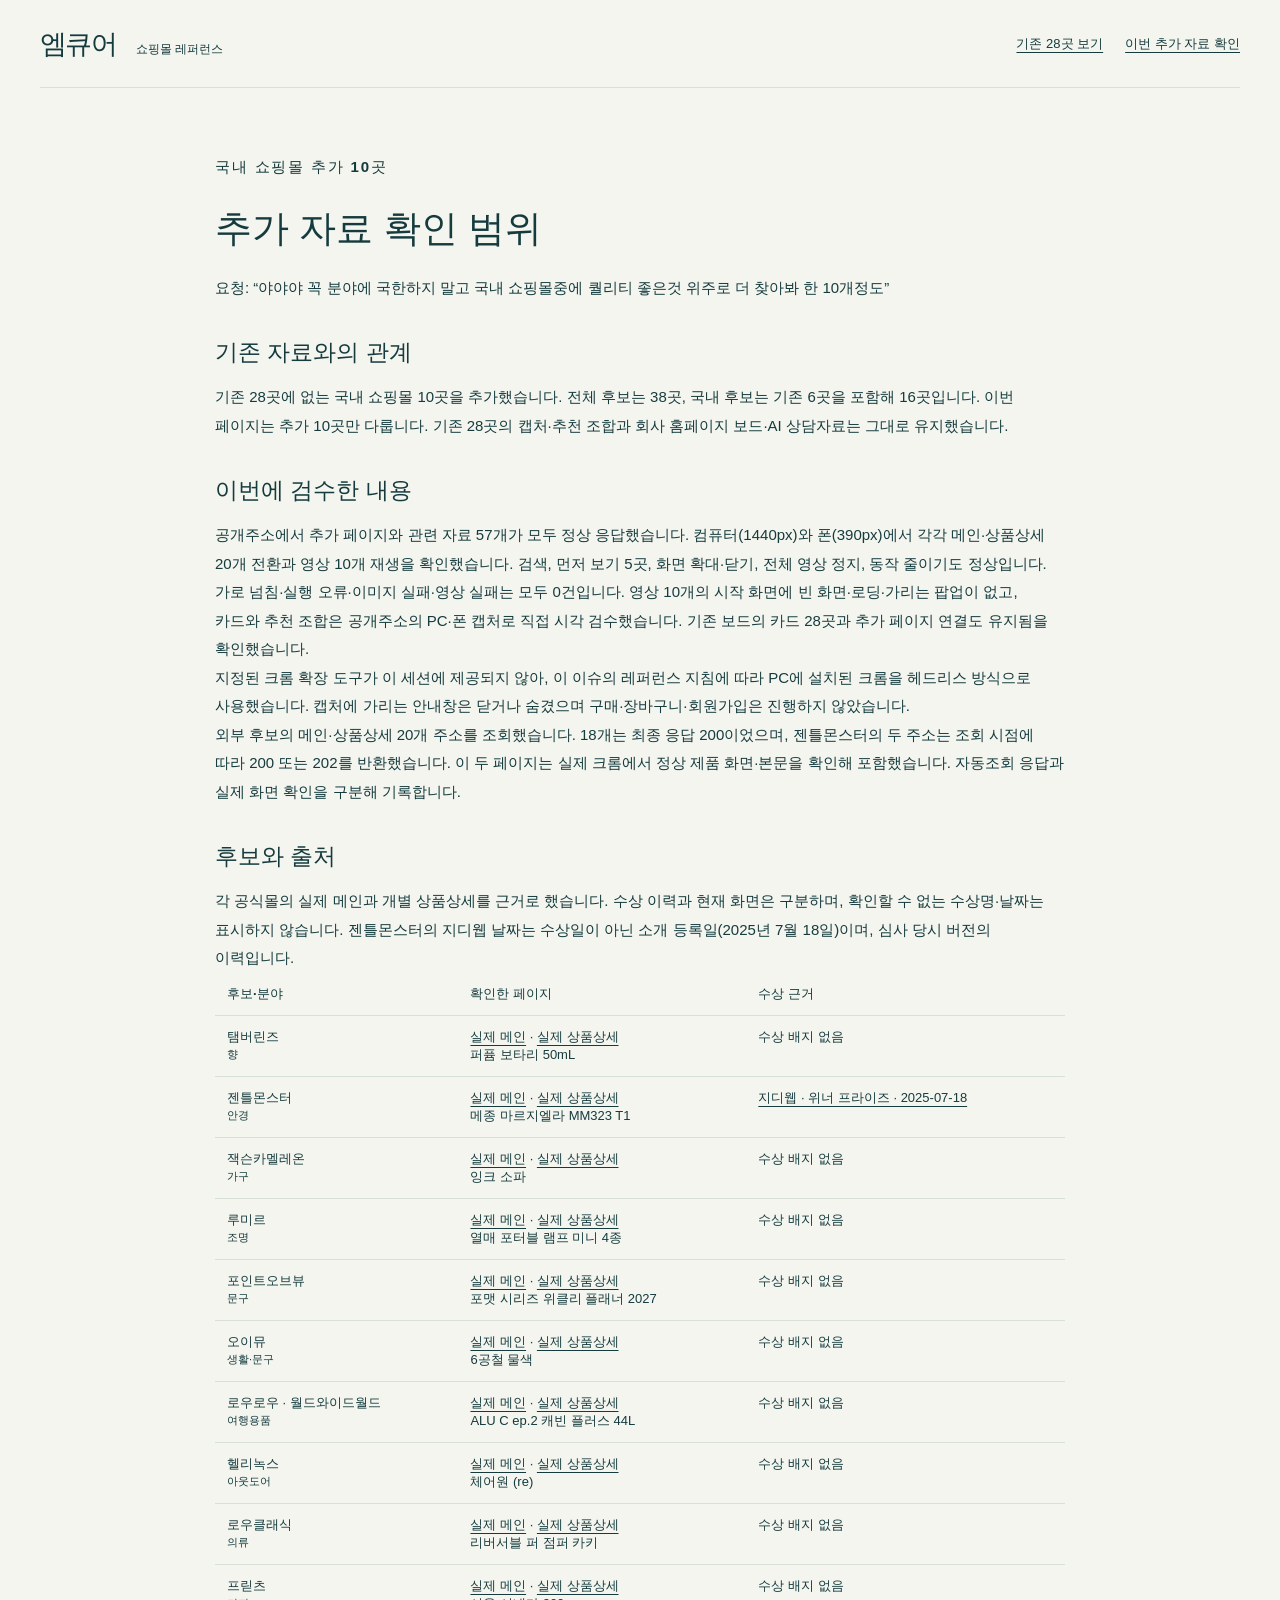
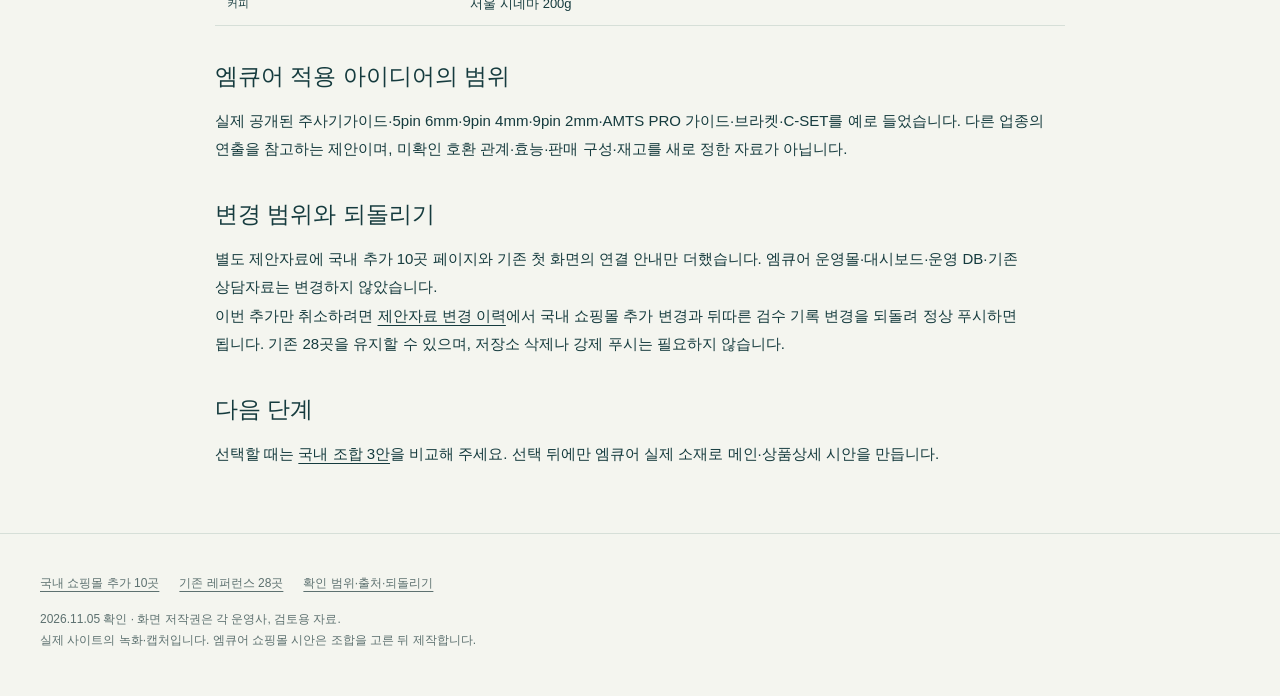
==== commit 83a2d443: "국내 쇼핑몰 공개 검수 결과 기록" ====
--- a/korea-verification.html
+++ b/korea-verification.html
@@ -1 +1 @@
-<!doctype html><html lang="ko"><head><meta charset="utf-8"><meta name="viewport" content="width=device-width,initial-scale=1"><meta name="robots" content="noindex,nofollow"><meta name="description" content="엠큐어 소모품 쇼핑몰의 메인과 상품상세 리뉴얼을 위한 실제 국내 추가 레퍼런스 10곳. 업종을 넓혀 메인·상품상세를 비교합니다."><meta name="theme-color" content="#153b3e"><title>엠큐어 · 국내 추가 10곳 확인 범위</title><link rel="stylesheet" href="style.css"><link rel="stylesheet" href="korea.css"></head><body><header class="top wrap"><a class="wordmark" href="./">엠큐어 <small>쇼핑몰 레퍼런스</small></a><nav class="toplinks" aria-label="관련 제안자료"><a href="./">기존 28곳 보기</a><a href="korea-verification.html">이번 추가 자료 확인</a></nav></header><main class="prose wrap"><p class="eyebrow">국내 쇼핑몰 추가 10곳</p><h1>추가 자료 확인 범위</h1><p>요청: “야야야 꼭 분야에 국한하지 말고 국내 쇼핑몰중에 퀄리티 좋은것 위주로 더 찾아봐 한 10개정도”</p><h2>기존 자료와의 관계</h2><p>기존 28곳에 없는 국내 쇼핑몰 10곳을 추가했습니다. 전체 후보는 38곳, 국내 후보는 기존 6곳을 포함해 16곳입니다. 이번 페이지는 추가 10곳만 다룹니다. 기존 28곳의 캡처·추천 조합과 회사 홈페이지 보드·AI 상담자료는 그대로 유지했습니다.</p><h2>이번에 검수한 내용</h2><p>컴퓨터(1440px)와 폰(390px)의 사전 검수에서 추가 10곳의 메인·상품상세 20개 전환과 영상 10개 재생을 확인했습니다. 검색, 먼저 보기 5곳, 확대·닫기, 전체 영상 정지와 동작 줄이기도 정상입니다. 영상 시작 화면 10개에 빈 화면·로딩·가리는 팝업이 없음을 확인했습니다. 공개주소 검수 결과는 발행 후 이곳에 추가합니다.</p><p>지정된 크롬 확장 도구가 이 세션에 제공되지 않아, 이 이슈의 레퍼런스 지침에 따라 PC에 설치된 크롬을 헤드리스 방식으로 사용했습니다. 캡처에 가리는 안내창은 닫거나 숨겼으며 구매·장바구니·회원가입은 진행하지 않았습니다.</p><p>외부 후보의 메인·상품상세 20개 주소를 조회했습니다. 18개는 최종 응답 200이었으며, 젠틀몬스터의 두 주소는 조회 시점에 따라 200 또는 202를 반환했습니다. 이 두 페이지는 실제 크롬에서 정상 제품 화면·본문을 확인해 포함했습니다. 자동조회 응답과 실제 화면 확인을 구분해 기록합니다.</p><h2>후보와 출처</h2><p>각 공식몰의 실제 메인과 개별 상품상세를 근거로 했습니다. 수상 이력과 현재 화면은 구분하며, 확인할 수 없는 수상명·날짜는 표시하지 않습니다. 젠틀몬스터의 지디웹 날짜는 수상일이 아닌 소개 등록일(2025년 7월 18일)이며, 심사 당시 버전의 이력입니다.</p><div class="table-scroll"><table><thead><tr><th>후보·분야</th><th>확인한 페이지</th><th>수상 근거</th></tr></thead><tbody><tr><td>탬버린즈<br><small>향</small></td><td><a href="https://www.tamburins.com/kr/" target="_blank" rel="noopener">실제 메인</a> · <a href="https://www.tamburins.com/kr/item/12001506/" target="_blank" rel="noopener">실제 상품상세</a><br>퍼퓸 보타리 50mL</td><td>수상 배지 없음</td></tr><tr><td>젠틀몬스터<br><small>안경</small></td><td><a href="https://www.gentlemonster.com/kr/ko/" target="_blank" rel="noopener">실제 메인</a> · <a href="https://www.gentlemonster.com/kr/ko/item/S11005290/maisonmargiela-mm323t1" target="_blank" rel="noopener">실제 상품상세</a><br>메종 마르지엘라 MM323 T1</td><td><a href="https://www.gdweb.co.kr/sub/view.asp?Txt_fgbn=5&amp;str_no=25243">지디웹 · 위너 프라이즈 · 2025-07-18</a></td></tr><tr><td>잭슨카멜레온<br><small>가구</small></td><td><a href="https://jacksonchameleon.co.kr/" target="_blank" rel="noopener">실제 메인</a> · <a href="https://jacksonchameleon.co.kr/product/detail.html?product_no=4787" target="_blank" rel="noopener">실제 상품상세</a><br>잉크 소파</td><td>수상 배지 없음</td></tr><tr><td>루미르<br><small>조명</small></td><td><a href="https://lumir.co.kr/" target="_blank" rel="noopener">실제 메인</a> · <a href="https://lumir.co.kr/product/detail.html?product_no=268" target="_blank" rel="noopener">실제 상품상세</a><br>열매 포터블 램프 미니 4종</td><td>수상 배지 없음</td></tr><tr><td>포인트오브뷰<br><small>문구</small></td><td><a href="https://pointofview.kr/" target="_blank" rel="noopener">실제 메인</a> · <a href="https://pointofview.kr/product/detail.html?product_no=9702" target="_blank" rel="noopener">실제 상품상세</a><br>포맷 시리즈 위클리 플래너 2027</td><td>수상 배지 없음</td></tr><tr><td>오이뮤<br><small>생활·문구</small></td><td><a href="https://oimu-seoul.com/" target="_blank" rel="noopener">실제 메인</a> · <a href="https://oimu-seoul.com/product/detail.html?product_no=555" target="_blank" rel="noopener">실제 상품상세</a><br>6공철 물색</td><td>수상 배지 없음</td></tr><tr><td>로우로우 · 월드와이드월드<br><small>여행용품</small></td><td><a href="https://www.worldwideworld.kr/" target="_blank" rel="noopener">실제 메인</a> · <a href="https://www.worldwideworld.kr/product/detail.html?product_no=7548" target="_blank" rel="noopener">실제 상품상세</a><br>ALU C ep.2 캐빈 플러스 44L</td><td>수상 배지 없음</td></tr><tr><td>헬리녹스<br><small>아웃도어</small></td><td><a href="https://www.helinox.co.kr/" target="_blank" rel="noopener">실제 메인</a> · <a href="https://www.helinox.co.kr/shop/shopdetail.html?branduid=3554076" target="_blank" rel="noopener">실제 상품상세</a><br>체어원 (re)</td><td>수상 배지 없음</td></tr><tr><td>로우클래식<br><small>의류</small></td><td><a href="https://lowclassic.com/" target="_blank" rel="noopener">실제 메인</a> · <a href="https://lowclassic.com/product/detail.html?product_no=12307" target="_blank" rel="noopener">실제 상품상세</a><br>리버서블 퍼 점퍼 카키</td><td>수상 배지 없음</td></tr><tr><td>프릳츠<br><small>커피</small></td><td><a href="https://fritz.co.kr/" target="_blank" rel="noopener">실제 메인</a> · <a href="https://fritz.co.kr/product/detail.html?product_no=93" target="_blank" rel="noopener">실제 상품상세</a><br>서울 시네마 200g</td><td>수상 배지 없음</td></tr></tbody></table></div><h2>엠큐어 적용 아이디어의 범위</h2><p>실제 공개된 주사기가이드·5pin 6mm·9pin 4mm·9pin 2mm·AMTS PRO 가이드·브라켓·C-SET를 예로 들었습니다. 다른 업종의 연출을 참고하는 제안이며, 미확인 호환 관계·효능·판매 구성·재고를 새로 정한 자료가 아닙니다.</p><h2>변경 범위와 되돌리기</h2><p>별도 제안자료에 국내 추가 10곳 페이지와 기존 첫 화면의 연결 안내만 더했습니다. 엠큐어 운영몰·대시보드·운영 DB·기존 상담자료는 변경하지 않았습니다.</p><p>이번 추가만 취소하려면 <a href="https://github.com/HONEST-FAMILY/mcure-shop-references/commits/main/">제안자료 변경 이력</a>에서 국내 쇼핑몰 추가 변경과 뒤따른 검수 기록 변경을 되돌려 정상 푸시하면 됩니다. 기존 28곳을 유지할 수 있으며, 저장소 삭제나 강제 푸시는 필요하지 않습니다.</p><h2>다음 단계</h2><p>선택할 때는 <a href="korea.html#directions">국내 조합 3안</a>을 비교해 주세요. 선택 뒤에만 엠큐어 실제 소재로 메인·상품상세 시안을 만듭니다.</p></main><footer><div class="wrap"><nav><a href="korea.html">국내 쇼핑몰 추가 10곳</a><a href="./">기존 레퍼런스 28곳</a><a href="korea-verification.html">확인 범위·출처·되돌리기</a></nav><p>2026.11.05 확인 · 화면 저작권은 각 운영사, 검토용 자료.<br>실제 사이트의 녹화·캡처입니다. 엠큐어 쇼핑몰 시안은 조합을 고른 뒤 제작합니다.</p></div></footer><dialog class="dialog" id="media-dialog"><div class="dialog-head"><h2>실제 화면</h2><button class="dialog-close" type="button">닫기</button></div><div class="dialog-content"></div></dialog><script src="app.js"></script></body></html>+<!doctype html><html lang="ko"><head><meta charset="utf-8"><meta name="viewport" content="width=device-width,initial-scale=1"><meta name="robots" content="noindex,nofollow"><meta name="description" content="엠큐어 소모품 쇼핑몰의 메인과 상품상세 리뉴얼을 위한 실제 국내 추가 레퍼런스 10곳. 업종을 넓혀 메인·상품상세를 비교합니다."><meta name="theme-color" content="#153b3e"><title>엠큐어 · 국내 추가 10곳 확인 범위</title><link rel="stylesheet" href="style.css"><link rel="stylesheet" href="korea.css"></head><body><header class="top wrap"><a class="wordmark" href="./">엠큐어 <small>쇼핑몰 레퍼런스</small></a><nav class="toplinks" aria-label="관련 제안자료"><a href="./">기존 28곳 보기</a><a href="korea-verification.html">이번 추가 자료 확인</a></nav></header><main class="prose wrap"><p class="eyebrow">국내 쇼핑몰 추가 10곳</p><h1>추가 자료 확인 범위</h1><p>요청: “야야야 꼭 분야에 국한하지 말고 국내 쇼핑몰중에 퀄리티 좋은것 위주로 더 찾아봐 한 10개정도”</p><h2>기존 자료와의 관계</h2><p>기존 28곳에 없는 국내 쇼핑몰 10곳을 추가했습니다. 전체 후보는 38곳, 국내 후보는 기존 6곳을 포함해 16곳입니다. 이번 페이지는 추가 10곳만 다룹니다. 기존 28곳의 캡처·추천 조합과 회사 홈페이지 보드·AI 상담자료는 그대로 유지했습니다.</p><h2>이번에 검수한 내용</h2><p>공개주소에서 추가 페이지와 관련 자료 57개가 모두 정상 응답했습니다. 컴퓨터(1440px)와 폰(390px)에서 각각 메인·상품상세 20개 전환과 영상 10개 재생을 확인했습니다. 검색, 먼저 보기 5곳, 화면 확대·닫기, 전체 영상 정지, 동작 줄이기도 정상입니다. 가로 넘침·실행 오류·이미지 실패·영상 실패는 모두 0건입니다. 영상 10개의 시작 화면에 빈 화면·로딩·가리는 팝업이 없고, 카드와 추천 조합은 공개주소의 PC·폰 캡처로 직접 시각 검수했습니다. 기존 보드의 카드 28곳과 추가 페이지 연결도 유지됨을 확인했습니다.</p><p>지정된 크롬 확장 도구가 이 세션에 제공되지 않아, 이 이슈의 레퍼런스 지침에 따라 PC에 설치된 크롬을 헤드리스 방식으로 사용했습니다. 캡처에 가리는 안내창은 닫거나 숨겼으며 구매·장바구니·회원가입은 진행하지 않았습니다.</p><p>외부 후보의 메인·상품상세 20개 주소를 조회했습니다. 18개는 최종 응답 200이었으며, 젠틀몬스터의 두 주소는 조회 시점에 따라 200 또는 202를 반환했습니다. 이 두 페이지는 실제 크롬에서 정상 제품 화면·본문을 확인해 포함했습니다. 자동조회 응답과 실제 화면 확인을 구분해 기록합니다.</p><h2>후보와 출처</h2><p>각 공식몰의 실제 메인과 개별 상품상세를 근거로 했습니다. 수상 이력과 현재 화면은 구분하며, 확인할 수 없는 수상명·날짜는 표시하지 않습니다. 젠틀몬스터의 지디웹 날짜는 수상일이 아닌 소개 등록일(2025년 7월 18일)이며, 심사 당시 버전의 이력입니다.</p><div class="table-scroll"><table><thead><tr><th>후보·분야</th><th>확인한 페이지</th><th>수상 근거</th></tr></thead><tbody><tr><td>탬버린즈<br><small>향</small></td><td><a href="https://www.tamburins.com/kr/" target="_blank" rel="noopener">실제 메인</a> · <a href="https://www.tamburins.com/kr/item/12001506/" target="_blank" rel="noopener">실제 상품상세</a><br>퍼퓸 보타리 50mL</td><td>수상 배지 없음</td></tr><tr><td>젠틀몬스터<br><small>안경</small></td><td><a href="https://www.gentlemonster.com/kr/ko/" target="_blank" rel="noopener">실제 메인</a> · <a href="https://www.gentlemonster.com/kr/ko/item/S11005290/maisonmargiela-mm323t1" target="_blank" rel="noopener">실제 상품상세</a><br>메종 마르지엘라 MM323 T1</td><td><a href="https://www.gdweb.co.kr/sub/view.asp?Txt_fgbn=5&amp;str_no=25243">지디웹 · 위너 프라이즈 · 2025-07-18</a></td></tr><tr><td>잭슨카멜레온<br><small>가구</small></td><td><a href="https://jacksonchameleon.co.kr/" target="_blank" rel="noopener">실제 메인</a> · <a href="https://jacksonchameleon.co.kr/product/detail.html?product_no=4787" target="_blank" rel="noopener">실제 상품상세</a><br>잉크 소파</td><td>수상 배지 없음</td></tr><tr><td>루미르<br><small>조명</small></td><td><a href="https://lumir.co.kr/" target="_blank" rel="noopener">실제 메인</a> · <a href="https://lumir.co.kr/product/detail.html?product_no=268" target="_blank" rel="noopener">실제 상품상세</a><br>열매 포터블 램프 미니 4종</td><td>수상 배지 없음</td></tr><tr><td>포인트오브뷰<br><small>문구</small></td><td><a href="https://pointofview.kr/" target="_blank" rel="noopener">실제 메인</a> · <a href="https://pointofview.kr/product/detail.html?product_no=9702" target="_blank" rel="noopener">실제 상품상세</a><br>포맷 시리즈 위클리 플래너 2027</td><td>수상 배지 없음</td></tr><tr><td>오이뮤<br><small>생활·문구</small></td><td><a href="https://oimu-seoul.com/" target="_blank" rel="noopener">실제 메인</a> · <a href="https://oimu-seoul.com/product/detail.html?product_no=555" target="_blank" rel="noopener">실제 상품상세</a><br>6공철 물색</td><td>수상 배지 없음</td></tr><tr><td>로우로우 · 월드와이드월드<br><small>여행용품</small></td><td><a href="https://www.worldwideworld.kr/" target="_blank" rel="noopener">실제 메인</a> · <a href="https://www.worldwideworld.kr/product/detail.html?product_no=7548" target="_blank" rel="noopener">실제 상품상세</a><br>ALU C ep.2 캐빈 플러스 44L</td><td>수상 배지 없음</td></tr><tr><td>헬리녹스<br><small>아웃도어</small></td><td><a href="https://www.helinox.co.kr/" target="_blank" rel="noopener">실제 메인</a> · <a href="https://www.helinox.co.kr/shop/shopdetail.html?branduid=3554076" target="_blank" rel="noopener">실제 상품상세</a><br>체어원 (re)</td><td>수상 배지 없음</td></tr><tr><td>로우클래식<br><small>의류</small></td><td><a href="https://lowclassic.com/" target="_blank" rel="noopener">실제 메인</a> · <a href="https://lowclassic.com/product/detail.html?product_no=12307" target="_blank" rel="noopener">실제 상품상세</a><br>리버서블 퍼 점퍼 카키</td><td>수상 배지 없음</td></tr><tr><td>프릳츠<br><small>커피</small></td><td><a href="https://fritz.co.kr/" target="_blank" rel="noopener">실제 메인</a> · <a href="https://fritz.co.kr/product/detail.html?product_no=93" target="_blank" rel="noopener">실제 상품상세</a><br>서울 시네마 200g</td><td>수상 배지 없음</td></tr></tbody></table></div><h2>엠큐어 적용 아이디어의 범위</h2><p>실제 공개된 주사기가이드·5pin 6mm·9pin 4mm·9pin 2mm·AMTS PRO 가이드·브라켓·C-SET를 예로 들었습니다. 다른 업종의 연출을 참고하는 제안이며, 미확인 호환 관계·효능·판매 구성·재고를 새로 정한 자료가 아닙니다.</p><h2>변경 범위와 되돌리기</h2><p>별도 제안자료에 국내 추가 10곳 페이지와 기존 첫 화면의 연결 안내만 더했습니다. 엠큐어 운영몰·대시보드·운영 DB·기존 상담자료는 변경하지 않았습니다.</p><p>이번 추가만 취소하려면 <a href="https://github.com/HONEST-FAMILY/mcure-shop-references/commits/main/">제안자료 변경 이력</a>에서 국내 쇼핑몰 추가 변경과 뒤따른 검수 기록 변경을 되돌려 정상 푸시하면 됩니다. 기존 28곳을 유지할 수 있으며, 저장소 삭제나 강제 푸시는 필요하지 않습니다.</p><h2>다음 단계</h2><p>선택할 때는 <a href="korea.html#directions">국내 조합 3안</a>을 비교해 주세요. 선택 뒤에만 엠큐어 실제 소재로 메인·상품상세 시안을 만듭니다.</p></main><footer><div class="wrap"><nav><a href="korea.html">국내 쇼핑몰 추가 10곳</a><a href="./">기존 레퍼런스 28곳</a><a href="korea-verification.html">확인 범위·출처·되돌리기</a></nav><p>2026.11.05 확인 · 화면 저작권은 각 운영사, 검토용 자료.<br>실제 사이트의 녹화·캡처입니다. 엠큐어 쇼핑몰 시안은 조합을 고른 뒤 제작합니다.</p></div></footer><dialog class="dialog" id="media-dialog"><div class="dialog-head"><h2>실제 화면</h2><button class="dialog-close" type="button">닫기</button></div><div class="dialog-content"></div></dialog><script src="app.js"></script></body></html>
